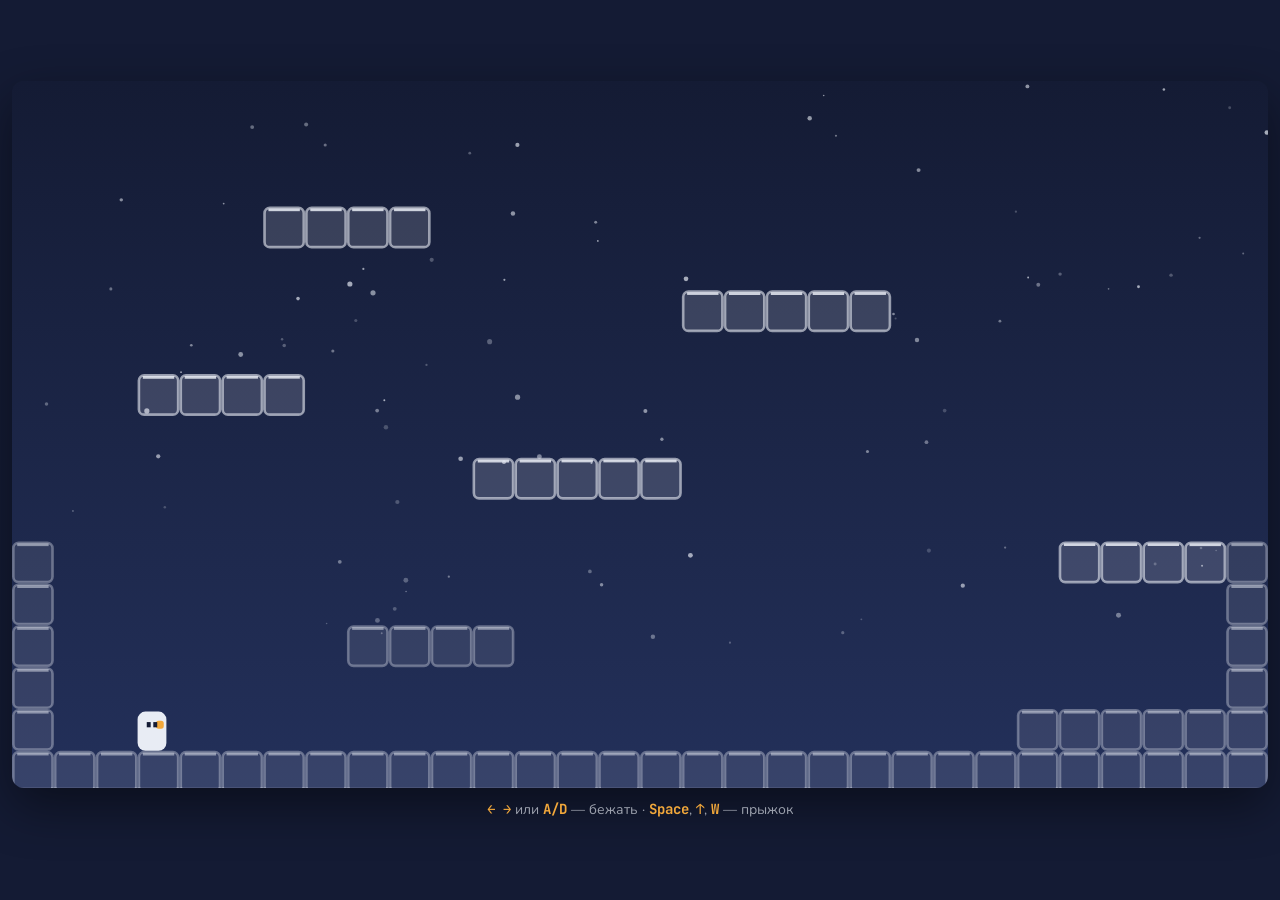
==== index.html @ 585070f3 "Этап 1: каркас игры Игровой цикл с фиксированным шагом 60 Гц и интерполяцией, ввод с клавиатуры, рен" ====
<!doctype html>
<html lang="ru">
  <head>
    <meta charset="utf-8" />
    <meta name="viewport" content="width=device-width, initial-scale=1, viewport-fit=cover" />
    <meta name="color-scheme" content="dark" />
    <meta name="description" content="Ключи знаний — образовательный платформер: беги, прыгай, решай задачи по алгебре, геометрии и физике." />
    <title>Ключи знаний</title>

    <!-- Иконка инлайном: файла нет — нет и запроса за favicon.ico, который иначе
         светится 404-й в консоли на любом статическом хостинге. -->
    <link
      rel="icon"
      href="data:image/svg+xml,%3Csvg%20xmlns='http://www.w3.org/2000/svg'%20viewBox='0%200%2032%2032'%3E%3Crect%20width='32'%20height='32'%20rx='7'%20fill='%23141B34'/%3E%3Cg%20fill='none'%20stroke='%23F2A83B'%20stroke-width='3'%20stroke-linecap='round'%3E%3Ccircle%20cx='12.5'%20cy='12.5'%20r='5'/%3E%3Cpath%20d='M16%2016%20L23.5%2023.5'/%3E%3Cpath%20d='M19%2023%20L21%2021'/%3E%3C/g%3E%3C/svg%3E"
    />

    <!-- Единственная внешняя зависимость. Если CDN недоступен, main.css подставит
         системные шрифты и игра этого даже не заметит. -->
    <link rel="preconnect" href="https://fonts.googleapis.com" />
    <link rel="preconnect" href="https://fonts.gstatic.com" crossorigin />
    <link
      rel="stylesheet"
      href="https://fonts.googleapis.com/css2?family=JetBrains+Mono:wght@400;700&family=Nunito:wght@400;600&family=Rubik:wght@700;900&display=swap"
    />
    <link rel="stylesheet" href="./styles/main.css" />
  </head>
  <body>
    <main class="stage">
      <canvas
        id="game"
        width="960"
        height="540"
        tabindex="0"
        role="application"
        aria-label="Игровое поле: беги стрелками, прыгай пробелом"
      ></canvas>
    </main>

    <p class="controls-hint">
      <b>← →</b> или <b>A/D</b> — бежать · <b>Space</b>, <b>↑</b>, <b>W</b> — прыжок
    </p>

    <script type="module" src="./src/main.js"></script>
  </body>
</html>
---- styles/main.css ----
/* Палитра из раздела 8 ТЗ. Те же значения продублированы в src/engine/constants.js:
   canvas красится через JS, вёрстка — через CSS, но цвет должен быть один. */
:root {
  --sky-deep: #141b34;
  --sky-mid: #23305a;
  --chalk: #e8ecf4;
  --amber: #f2a83b;
  --teal: #3dbfa8;
  --coral: #e5615f;

  /* Системные фолбэки идут следом за загружаемыми шрифтами: если Google Fonts
     не ответил, интерфейс просто выглядит проще, но остаётся читаемым. */
  --font-display: 'Rubik', 'Segoe UI', system-ui, sans-serif;
  --font-text: 'Nunito', 'Segoe UI', system-ui, sans-serif;
  --font-mono: 'JetBrains Mono', ui-monospace, 'Consolas', monospace;
}

* {
  box-sizing: border-box;
}

html,
body {
  height: 100%;
  margin: 0;
}

body {
  display: flex;
  flex-direction: column;
  align-items: center;
  justify-content: center;
  gap: 12px;
  padding: 12px;

  background: var(--sky-deep);
  color: var(--chalk);
  font-family: var(--font-text);

  /* Игра не должна скроллиться, зумиться пальцем и выделяться при свайпе. */
  overflow: hidden;
  overscroll-behavior: none;
  touch-action: none;
  user-select: none;
  -webkit-user-select: none;
  -webkit-tap-highlight-color: transparent;
  -webkit-text-size-adjust: 100%;
}

.stage {
  /* Ширина подобрана так, чтобы 16:9 от неё гарантированно влезли по высоте
     вместе с подсказкой под игрой. Пропорции держит сам canvas (ниже), а не
     aspect-ratio: у него есть свои width/height, и два механизма спорили бы. */
  width: min(100%, (100dvh - 90px) * 16 / 9);
}

#game {
  display: block;
  width: 100%;
  /* height: auto — и canvas сам держит 16:9 по размеру своего буфера. */
  height: auto;
  border-radius: 12px;
  background: var(--sky-deep);
  box-shadow: 0 18px 50px rgb(0 0 0 / 45%);
  touch-action: none;
}

#game:focus-visible {
  outline: 3px solid var(--amber);
  outline-offset: 3px;
}

.controls-hint {
  margin: 0;
  font-size: 14px;
  color: color-mix(in srgb, var(--chalk) 65%, transparent);
  text-align: center;
}

.controls-hint b {
  font-family: var(--font-mono);
  font-weight: 700;
  color: var(--amber);
}

/* Подсказка занимает место, которого на маленьком экране нет. */
@media (max-height: 480px) {
  .controls-hint {
    display: none;
  }

  .stage {
    width: min(100%, 100dvh * 16 / 9);
  }
}

@media (prefers-reduced-motion: reduce) {
  *,
  *::before,
  *::after {
    animation-duration: 0.01ms !important;
    animation-iteration-count: 1 !important;
    transition-duration: 0.01ms !important;
  }
}
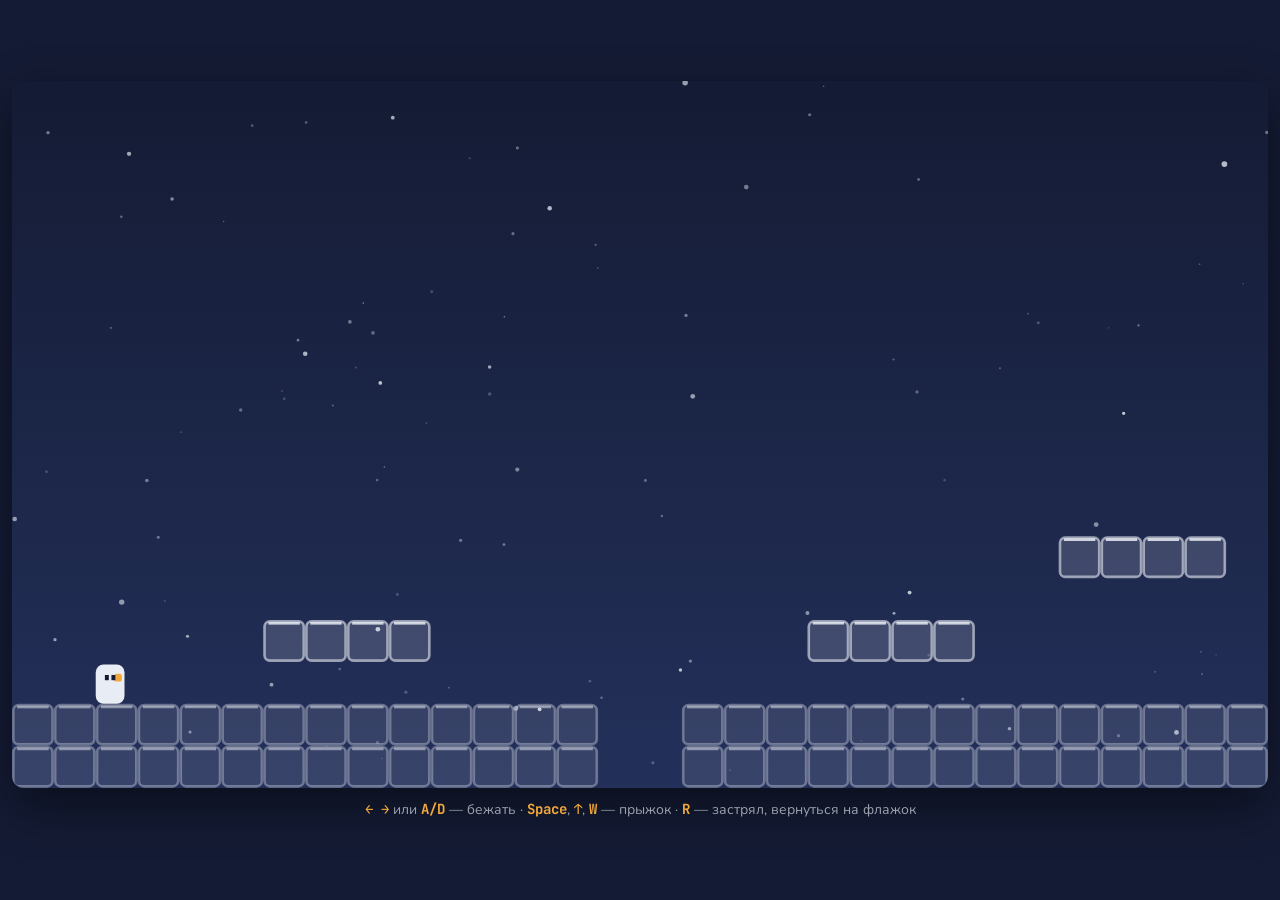
==== commit 9ac84f7b: "Чиню капкан в карте и добавляю возврат на чекпоинт по R Под зигзагом справа лежал пол. Сорвавшись с " ====
--- a/index.html
+++ b/index.html
@@ -37,7 +37,8 @@
     </main>
 
     <p class="controls-hint">
-      <b>← →</b> или <b>A/D</b> — бежать · <b>Space</b>, <b>↑</b>, <b>W</b> — прыжок
+      <b>← →</b> или <b>A/D</b> — бежать · <b>Space</b>, <b>↑</b>, <b>W</b> — прыжок ·
+      <b>R</b> — застрял, вернуться на флажок
     </p>
 
     <script type="module" src="./src/main.js"></script>
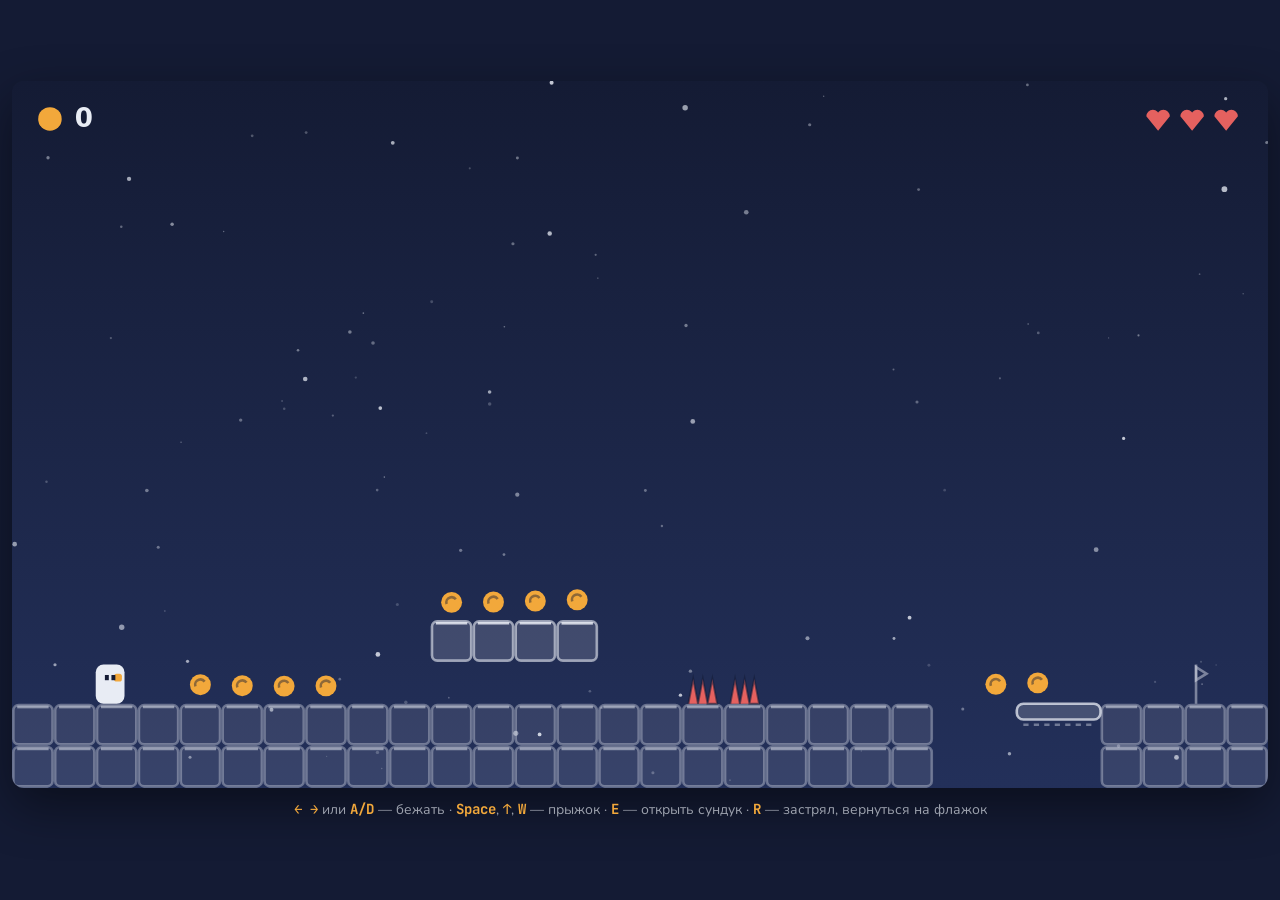
==== commit 90b7d857: "Этап 3: сущности уровня и загрузка из JSON Хардкод-карта заменена на levels/01.json. Разбор в game/l" ====
--- a/index.html
+++ b/index.html
@@ -38,7 +38,7 @@
 
     <p class="controls-hint">
       <b>← →</b> или <b>A/D</b> — бежать · <b>Space</b>, <b>↑</b>, <b>W</b> — прыжок ·
-      <b>R</b> — застрял, вернуться на флажок
+      <b>E</b> — открыть сундук · <b>R</b> — застрял, вернуться на флажок
     </p>
 
     <script type="module" src="./src/main.js"></script>
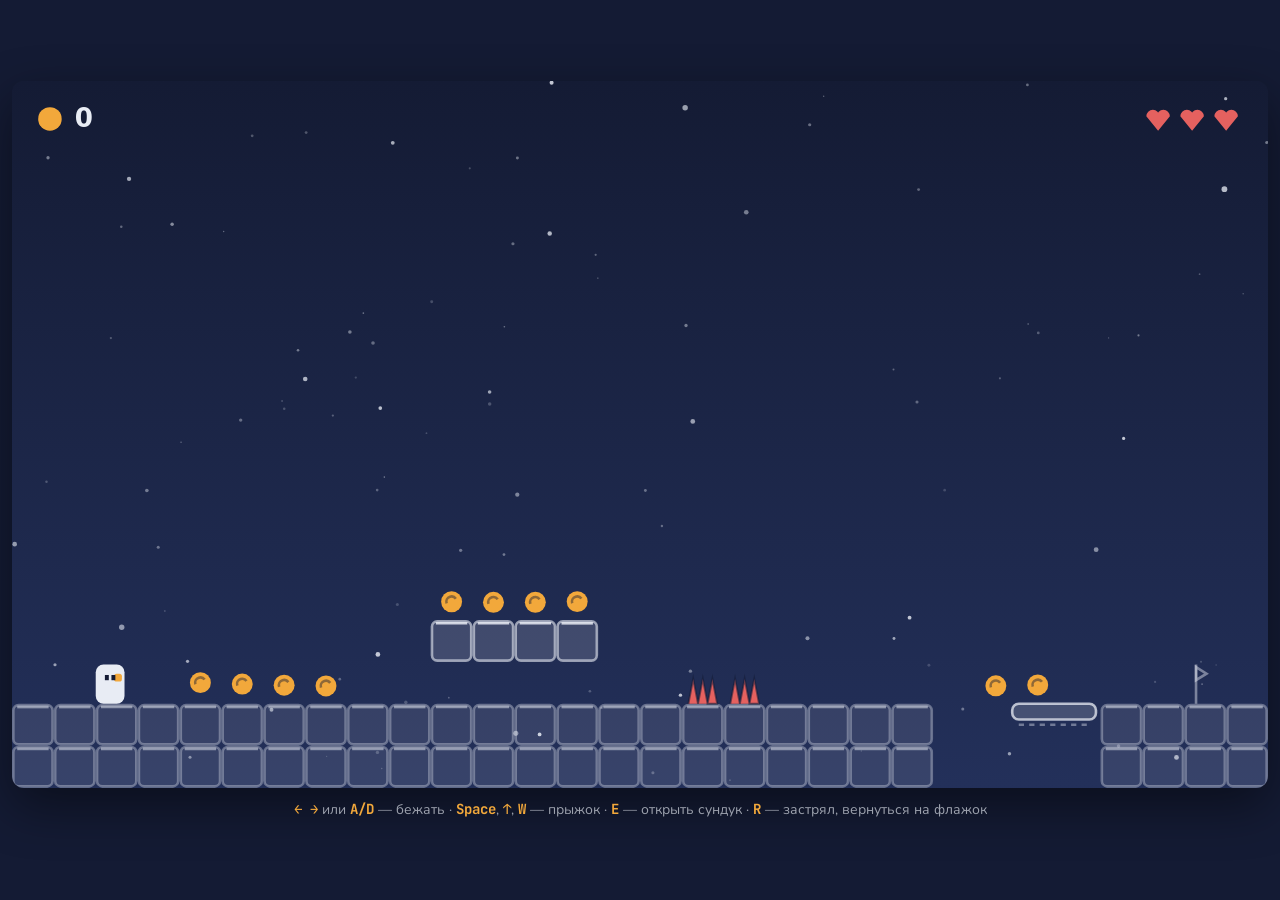
==== commit 404c1161: "Этап 4: движок задач, 15 генераторов и карточка с чертежами Сундук больше не отдаёт ключ даром. task" ====
--- a/index.html
+++ b/index.html
@@ -23,6 +23,7 @@
       href="https://fonts.googleapis.com/css2?family=JetBrains+Mono:wght@400;700&family=Nunito:wght@400;600&family=Rubik:wght@700;900&display=swap"
     />
     <link rel="stylesheet" href="./styles/main.css" />
+    <link rel="stylesheet" href="./styles/task.css" />
   </head>
   <body>
     <main class="stage">
--- a/styles/task.css
+++ b/styles/task.css
@@ -0,0 +1,233 @@
+/* Карточка с задачей и чертежи к ней. Отдельный файл: игровая оболочка и
+   учебная карточка — разные вещи, и в одном файле они уже не помещались. */
+
+/* --- Карточка с задачей --- */
+
+.task {
+  width: min(560px, calc(100vw - 32px));
+  max-height: calc(100dvh - 32px);
+  padding: 0;
+  border: none;
+  border-radius: 18px;
+  background: transparent;
+  color: var(--chalk);
+  overflow: visible;
+}
+
+.task::backdrop {
+  /* Игра остаётся видна, но уходит на второй план: ребёнок помнит, откуда
+     он сюда попал, и что задача — часть той же истории. */
+  background: rgb(10 14 28 / 78%);
+}
+
+.task__card {
+  display: flex;
+  flex-direction: column;
+  gap: 14px;
+  max-height: calc(100dvh - 32px);
+  padding: 26px 28px;
+  overflow-y: auto;
+  border: 2px solid color-mix(in srgb, var(--chalk) 22%, transparent);
+  border-radius: 18px;
+  background: linear-gradient(180deg, var(--sky-mid), var(--sky-deep));
+  box-shadow: 0 30px 70px rgb(0 0 0 / 55%);
+}
+
+.task__title {
+  margin: 0;
+  font-family: var(--font-display);
+  font-size: 15px;
+  font-weight: 700;
+  letter-spacing: 0.08em;
+  text-transform: uppercase;
+  color: var(--amber);
+}
+
+.task__prompt {
+  margin: 0;
+  font-size: 22px;
+  line-height: 1.45;
+  white-space: pre-line;
+}
+
+.task__figure {
+  display: flex;
+  justify-content: center;
+  padding: 6px 0;
+}
+
+.figure {
+  width: 100%;
+  max-width: 300px;
+  height: auto;
+}
+
+.figure__shape {
+  fill: color-mix(in srgb, var(--chalk) 8%, transparent);
+  stroke: var(--chalk);
+  stroke-width: 2;
+  stroke-linejoin: round;
+}
+
+.figure__shape--faint {
+  fill: color-mix(in srgb, var(--chalk) 4%, transparent);
+  stroke-opacity: 0.55;
+}
+
+.figure__dash {
+  stroke: var(--amber);
+  stroke-width: 2;
+  stroke-dasharray: 5 4;
+}
+
+.figure__mark {
+  fill: none;
+  stroke: var(--amber);
+  stroke-width: 1.6;
+}
+
+.figure__dot {
+  fill: var(--amber);
+}
+
+.figure__label {
+  font-family: var(--font-mono);
+  font-size: 14px;
+  fill: var(--chalk);
+}
+
+.figure__label--ask {
+  font-size: 18px;
+  fill: var(--amber);
+}
+
+.task__field {
+  display: flex;
+  align-items: center;
+  gap: 10px;
+  flex-wrap: wrap;
+}
+
+.task__label {
+  font-size: 16px;
+  color: color-mix(in srgb, var(--chalk) 75%, transparent);
+}
+
+.task__input {
+  flex: 1 1 140px;
+  min-width: 0;
+  padding: 12px 14px;
+  border: 2px solid color-mix(in srgb, var(--chalk) 30%, transparent);
+  border-radius: 10px;
+  background: rgb(0 0 0 / 25%);
+  color: var(--chalk);
+  font-family: var(--font-mono);
+  font-size: 22px;
+}
+
+.task__input:focus-visible {
+  outline: 3px solid var(--amber);
+  outline-offset: 2px;
+}
+
+.task__input--shake {
+  animation: task-shake 0.32s ease;
+  border-color: var(--coral);
+}
+
+@keyframes task-shake {
+  0%, 100% { transform: translateX(0); }
+  20% { transform: translateX(-7px); }
+  45% { transform: translateX(6px); }
+  70% { transform: translateX(-3px); }
+}
+
+.task__unit {
+  font-family: var(--font-mono);
+  font-size: 18px;
+  color: var(--amber);
+}
+
+.task__attempts {
+  margin: 0;
+  font-size: 14px;
+  color: color-mix(in srgb, var(--chalk) 60%, transparent);
+}
+
+.task__message {
+  margin: 0;
+  min-height: 1.4em;
+  font-size: 17px;
+}
+
+.task__message--ok {
+  color: var(--teal);
+}
+
+.task__message--warn {
+  color: var(--coral);
+}
+
+.task__note {
+  display: flex;
+  flex-direction: column;
+  gap: 4px;
+  padding: 12px 14px;
+  border-left: 3px solid var(--amber);
+  border-radius: 0 10px 10px 0;
+  background: rgb(0 0 0 / 22%);
+  font-size: 16px;
+  line-height: 1.5;
+}
+
+.task__note b {
+  font-family: var(--font-display);
+  font-size: 13px;
+  letter-spacing: 0.06em;
+  text-transform: uppercase;
+  color: var(--amber);
+}
+
+.task__note--solution {
+  border-left-color: var(--teal);
+  font-family: var(--font-mono);
+}
+
+.task__note--solution b {
+  font-family: var(--font-display);
+  color: var(--teal);
+}
+
+.task__actions {
+  display: flex;
+  gap: 10px;
+  flex-wrap: wrap;
+  margin-top: 4px;
+}
+
+.task__button {
+  padding: 12px 22px;
+  border: 2px solid transparent;
+  border-radius: 10px;
+  font-family: var(--font-display);
+  font-size: 16px;
+  font-weight: 700;
+  cursor: pointer;
+}
+
+.task__button--check {
+  background: var(--amber);
+  color: var(--sky-deep);
+}
+
+.task__button--back {
+  background: transparent;
+  border-color: color-mix(in srgb, var(--chalk) 30%, transparent);
+  color: var(--chalk);
+}
+
+.task__button:focus-visible {
+  outline: 3px solid var(--chalk);
+  outline-offset: 2px;
+}
+
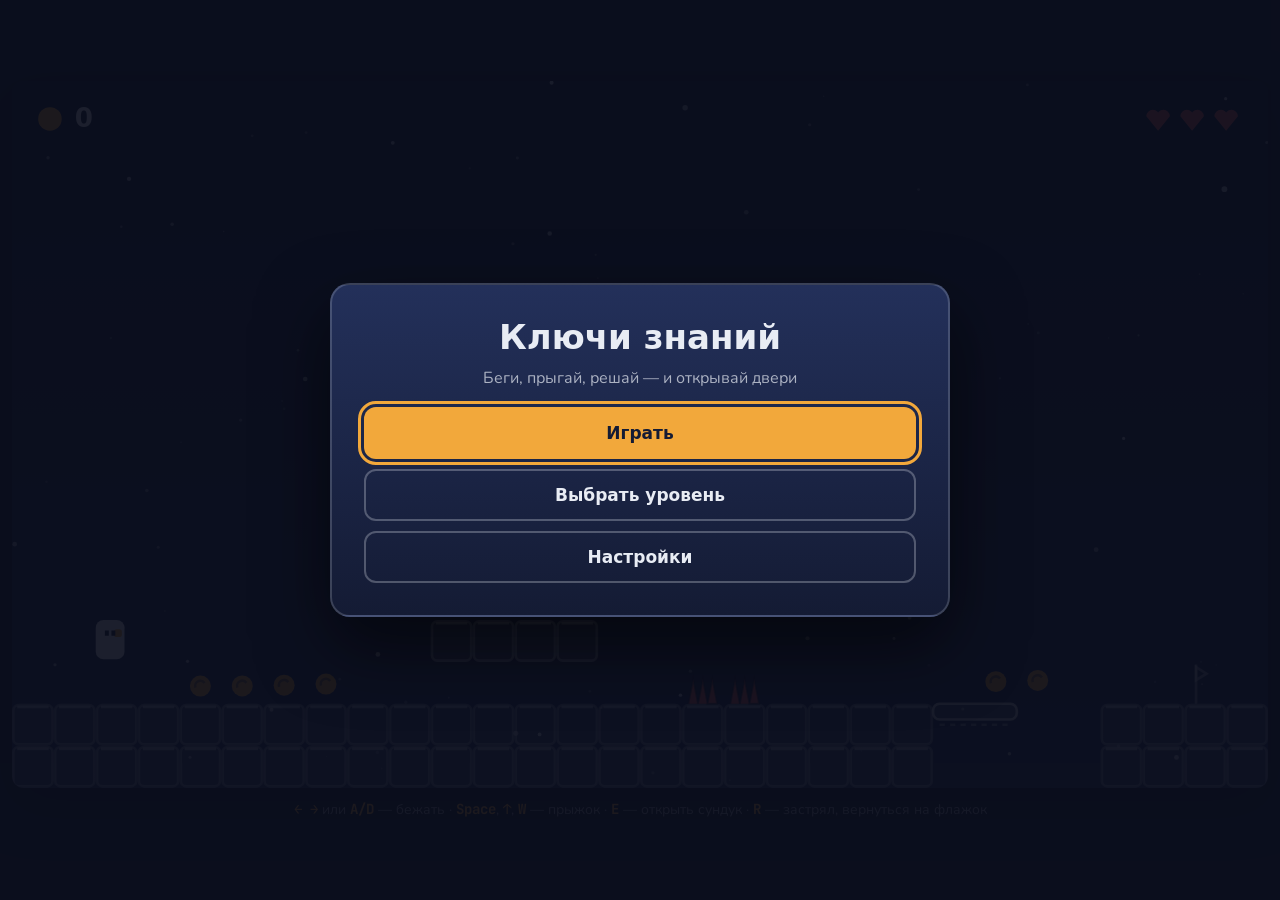
==== commit d7c7a413: "Этап 5: сохранение, меню, выбор уровня, звёзды и настройки save.js держит один ключ keysofknowledge." ====
--- a/index.html
+++ b/index.html
@@ -24,6 +24,7 @@
     />
     <link rel="stylesheet" href="./styles/main.css" />
     <link rel="stylesheet" href="./styles/task.css" />
+    <link rel="stylesheet" href="./styles/screens.css" />
   </head>
   <body>
     <main class="stage">
--- a/styles/screens.css
+++ b/styles/screens.css
@@ -0,0 +1,297 @@
+/* Меню, выбор уровня, настройки, пауза и экран после уровня. Один слой поверх
+   игры с разным содержимым. */
+
+.screen {
+  position: fixed;
+  inset: 0;
+  z-index: 10;
+  display: flex;
+  align-items: center;
+  justify-content: center;
+  padding: 20px;
+  background: rgb(10 14 28 / 92%);
+  overflow-y: auto;
+}
+
+/* Пауза и победа: игра под ними должна оставаться видна — ребёнок помнит,
+   где он остановился. */
+.screen--over {
+  background: rgb(10 14 28 / 72%);
+}
+
+.screen[hidden] {
+  display: none;
+}
+
+.screen__panel {
+  display: flex;
+  flex-direction: column;
+  gap: 18px;
+  width: min(620px, 100%);
+  padding: 32px;
+  border: 2px solid color-mix(in srgb, var(--chalk) 18%, transparent);
+  border-radius: 20px;
+  background: linear-gradient(180deg, var(--sky-mid), var(--sky-deep));
+  box-shadow: 0 30px 70px rgb(0 0 0 / 55%);
+  text-align: center;
+}
+
+.screen__panel--compact {
+  width: min(420px, 100%);
+}
+
+.screen__title {
+  margin: 0;
+  font-family: var(--font-display);
+  font-size: 34px;
+  font-weight: 900;
+  color: var(--chalk);
+}
+
+.screen__subtitle {
+  margin: -8px 0 0;
+  color: color-mix(in srgb, var(--chalk) 70%, transparent);
+}
+
+.screen__actions {
+  display: flex;
+  flex-direction: column;
+  gap: 10px;
+}
+
+.screen__actions--row {
+  flex-direction: row;
+  flex-wrap: wrap;
+  justify-content: center;
+}
+
+.screen__button {
+  padding: 14px 22px;
+  border: 2px solid color-mix(in srgb, var(--chalk) 28%, transparent);
+  border-radius: 12px;
+  background: transparent;
+  color: var(--chalk);
+  font-family: var(--font-display);
+  font-size: 17px;
+  font-weight: 700;
+  cursor: pointer;
+}
+
+.screen__button--primary {
+  border-color: transparent;
+  background: var(--amber);
+  color: var(--sky-deep);
+}
+
+.screen__button--danger {
+  border-color: var(--coral);
+  color: var(--coral);
+}
+
+.screen__button:focus-visible {
+  outline: 3px solid var(--amber);
+  outline-offset: 3px;
+}
+
+.screen__warning {
+  margin: 0;
+  font-size: 14px;
+  color: var(--coral);
+}
+
+/* --- Выбор уровня --- */
+
+.levels {
+  display: grid;
+  grid-template-columns: repeat(auto-fill, minmax(150px, 1fr));
+  gap: 12px;
+}
+
+.level {
+  display: flex;
+  flex-direction: column;
+  gap: 4px;
+  padding: 16px 12px;
+  border: 2px solid color-mix(in srgb, var(--chalk) 22%, transparent);
+  border-radius: 14px;
+  background: rgb(0 0 0 / 20%);
+  color: var(--chalk);
+  font-family: var(--font-text);
+  cursor: pointer;
+  text-align: center;
+}
+
+.level--locked {
+  opacity: 0.45;
+  cursor: not-allowed;
+}
+
+.level--completed {
+  border-color: var(--teal);
+}
+
+.level:not(.level--locked):hover,
+.level:focus-visible {
+  border-color: var(--amber);
+  outline: none;
+}
+
+.level__id {
+  font-family: var(--font-display);
+  font-size: 26px;
+  font-weight: 900;
+  color: var(--amber);
+}
+
+.level__title {
+  font-size: 15px;
+}
+
+.level__stars {
+  font-size: 18px;
+  color: var(--amber);
+  letter-spacing: 2px;
+}
+
+.level__meta {
+  font-size: 13px;
+  color: color-mix(in srgb, var(--chalk) 60%, transparent);
+}
+
+/* --- Настройки --- */
+
+.settings {
+  display: flex;
+  flex-direction: column;
+  gap: 6px;
+}
+
+.switch {
+  display: flex;
+  align-items: center;
+  gap: 12px;
+  padding: 12px 14px;
+  border-radius: 12px;
+  background: rgb(0 0 0 / 20%);
+  cursor: pointer;
+  text-align: left;
+}
+
+.switch__input {
+  position: absolute;
+  width: 1px;
+  height: 1px;
+  opacity: 0;
+}
+
+.switch__box {
+  flex: 0 0 auto;
+  width: 46px;
+  height: 26px;
+  border: 2px solid color-mix(in srgb, var(--chalk) 35%, transparent);
+  border-radius: 999px;
+  background: rgb(0 0 0 / 30%);
+  transition: background 0.15s ease, border-color 0.15s ease;
+}
+
+.switch__box::after {
+  content: '';
+  display: block;
+  width: 16px;
+  height: 16px;
+  margin: 3px;
+  border-radius: 50%;
+  background: var(--chalk);
+  transition: transform 0.15s ease;
+}
+
+.switch__input:checked + .switch__box {
+  border-color: var(--teal);
+  background: color-mix(in srgb, var(--teal) 35%, transparent);
+}
+
+.switch__input:checked + .switch__box::after {
+  transform: translateX(20px);
+}
+
+.switch__input:focus-visible + .switch__box {
+  outline: 3px solid var(--amber);
+  outline-offset: 2px;
+}
+
+.switch__label {
+  font-size: 17px;
+}
+
+.confirm {
+  display: flex;
+  flex-direction: column;
+  gap: 14px;
+}
+
+.confirm__text {
+  margin: 0;
+  font-size: 17px;
+}
+
+/* --- Экран после уровня --- */
+
+.complete__stars {
+  font-size: 44px;
+  letter-spacing: 6px;
+  color: var(--amber);
+}
+
+.earned-list {
+  display: flex;
+  flex-direction: column;
+  gap: 8px;
+  margin: 0;
+  padding: 0;
+  list-style: none;
+  text-align: left;
+}
+
+.earned {
+  display: flex;
+  align-items: center;
+  gap: 10px;
+  font-size: 15px;
+}
+
+.earned__mark {
+  font-size: 20px;
+}
+
+.earned--yes {
+  color: var(--chalk);
+}
+
+.earned--yes .earned__mark {
+  color: var(--amber);
+}
+
+.earned--no {
+  color: color-mix(in srgb, var(--chalk) 45%, transparent);
+}
+
+.complete__facts {
+  display: grid;
+  grid-template-columns: auto auto;
+  gap: 4px 18px;
+  justify-content: center;
+  margin: 0;
+  font-size: 16px;
+}
+
+.complete__facts dt {
+  color: color-mix(in srgb, var(--chalk) 65%, transparent);
+  text-align: right;
+}
+
+.complete__facts dd {
+  margin: 0;
+  font-family: var(--font-mono);
+  color: var(--amber);
+  text-align: left;
+}
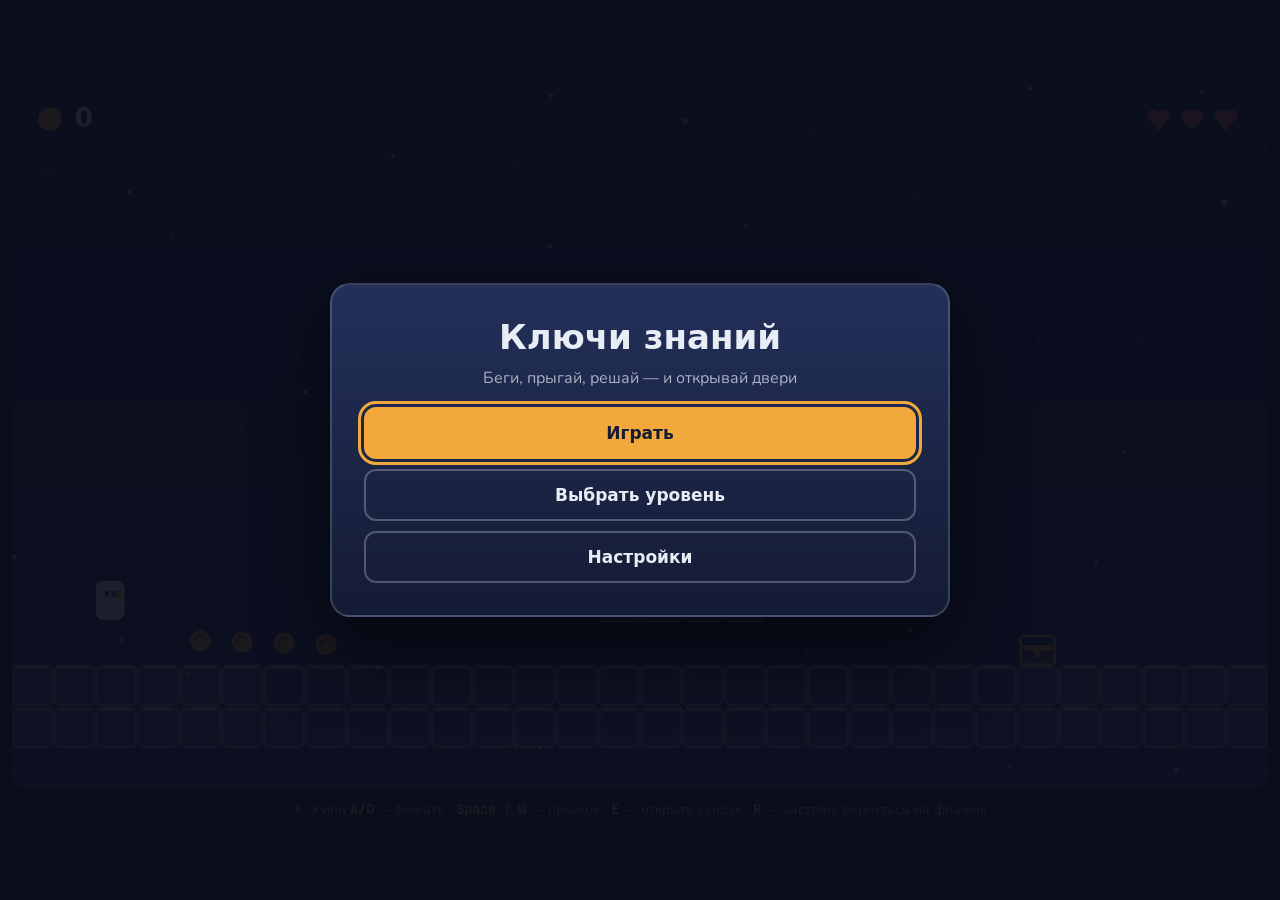
==== commit 4cbfcd21: "Этап 7: звук, экранное управление, деплой Звук целиком синтезируется на WebAudio — ни одного файла а" ====
--- a/index.html
+++ b/index.html
@@ -25,6 +25,7 @@
     <link rel="stylesheet" href="./styles/main.css" />
     <link rel="stylesheet" href="./styles/task.css" />
     <link rel="stylesheet" href="./styles/screens.css" />
+    <link rel="stylesheet" href="./styles/touch.css" />
   </head>
   <body>
     <main class="stage">
--- a/styles/touch.css
+++ b/styles/touch.css
@@ -0,0 +1,81 @@
+/* Экранное управление. Кнопки крупные и полупрозрачные: попасть пальцем на
+   бегу важнее, чем не закрыть кусок картинки. */
+
+.touch {
+  position: fixed;
+  inset: auto 0 0 0;
+  z-index: 5;
+  display: flex;
+  justify-content: space-between;
+  padding: 16px 18px calc(18px + env(safe-area-inset-bottom));
+  pointer-events: none;
+}
+
+.touch[hidden] {
+  display: none;
+}
+
+.touch__cluster {
+  display: flex;
+  gap: 14px;
+  pointer-events: auto;
+}
+
+.touch__key {
+  /* ТЗ требует не меньше 64×64. Берём с запасом: на бегу палец промахивается. */
+  width: 76px;
+  height: 76px;
+  border: 2px solid color-mix(in srgb, var(--chalk) 40%, transparent);
+  border-radius: 50%;
+  background: rgb(20 27 52 / 55%);
+  color: var(--chalk);
+  font-size: 28px;
+  line-height: 1;
+  touch-action: none;
+  -webkit-user-select: none;
+  user-select: none;
+}
+
+.touch__key--jump {
+  width: 92px;
+  height: 92px;
+  border-color: var(--amber);
+  color: var(--amber);
+}
+
+.touch__key--interact {
+  font-family: var(--font-display);
+  font-weight: 700;
+  border-color: var(--teal);
+  color: var(--teal);
+}
+
+.touch__key--down {
+  background: rgb(232 236 244 / 28%);
+}
+
+.touch__pause {
+  position: fixed;
+  top: calc(12px + env(safe-area-inset-top));
+  right: 14px;
+  z-index: 6;
+  width: 48px;
+  height: 48px;
+  border: 2px solid color-mix(in srgb, var(--chalk) 35%, transparent);
+  border-radius: 12px;
+  background: rgb(20 27 52 / 60%);
+  color: var(--chalk);
+  font-size: 20px;
+  line-height: 1;
+  cursor: pointer;
+}
+
+.touch__pause[hidden] {
+  display: none;
+}
+
+.touch__key:focus-visible,
+.touch__pause:focus-visible {
+  outline: 3px solid var(--amber);
+  outline-offset: 3px;
+}
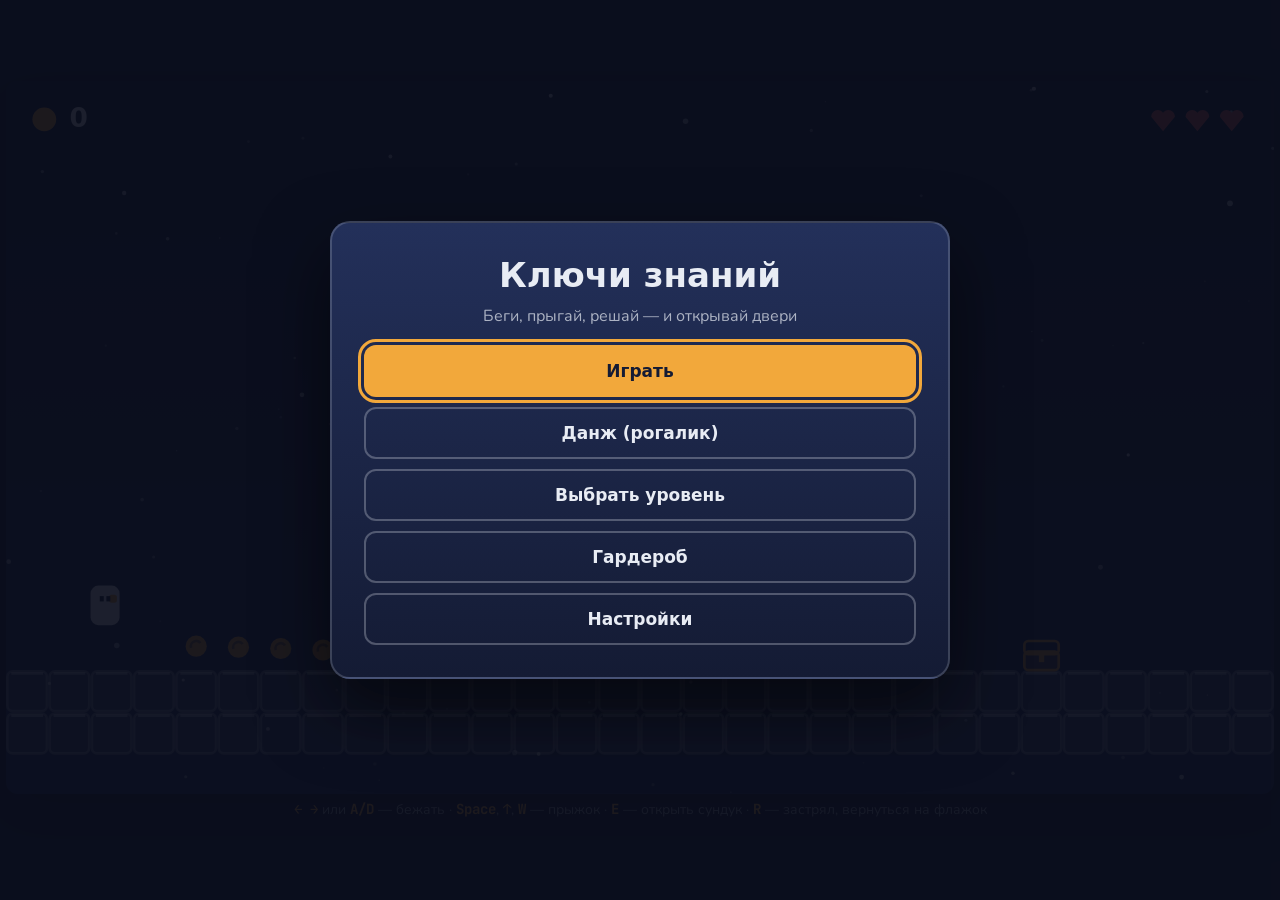
==== commit 66f27562: "Предметы: алгебра+геометрия → «математика», аудитория 1–5 классов - Новый src/tasks/math.js (11 гене" ====
--- a/index.html
+++ b/index.html
@@ -4,7 +4,7 @@
     <meta charset="utf-8" />
     <meta name="viewport" content="width=device-width, initial-scale=1, viewport-fit=cover" />
     <meta name="color-scheme" content="dark" />
-    <meta name="description" content="Ключи знаний — образовательный платформер: беги, прыгай, решай задачи по алгебре, геометрии и физике." />
+    <meta name="description" content="Ключи знаний — образовательный платформер: беги, прыгай, решай задачи по математике и физике." />
     <title>Ключи знаний</title>
 
     <!-- Иконка инлайном: файла нет — нет и запроса за favicon.ico, который иначе
--- a/styles/main.css
+++ b/styles/main.css
@@ -30,8 +30,8 @@
   flex-direction: column;
   align-items: center;
   justify-content: center;
-  gap: 12px;
-  padding: 12px;
+  gap: 6px;
+  padding: 6px;
 
   background: var(--sky-deep);
   color: var(--chalk);
@@ -51,7 +51,7 @@
   /* Ширина подобрана так, чтобы 16:9 от неё гарантированно влезли по высоте
      вместе с подсказкой под игрой. Пропорции держит сам canvas (ниже), а не
      aspect-ratio: у него есть свои width/height, и два механизма спорили бы. */
-  width: min(100%, (100dvh - 90px) * 16 / 9);
+  width: min(100%, (100dvh - 44px) * 16 / 9);
 }
 
 #game {
--- a/styles/task.css
+++ b/styles/task.css
@@ -168,6 +168,13 @@
   color: var(--coral);
 }
 
+/* Класс .task__note задаёт display:flex и по специфичности равен голому [hidden]
+   из UA-стиля, а авторское правило бьёт браузерное — поэтому hidden сам по себе
+   заметку не прятал, и подсказка от прошлой задачи оставалась висеть. */
+.task__note[hidden] {
+  display: none;
+}
+
 .task__note {
   display: flex;
   flex-direction: column;
--- a/styles/screens.css
+++ b/styles/screens.css
@@ -234,6 +234,136 @@
   font-size: 17px;
 }
 
+/* Кнопка возврата в редактор — только в тест-режиме карты. */
+.editor-back {
+  position: fixed;
+  top: calc(12px + env(safe-area-inset-top));
+  left: 50%;
+  transform: translateX(-50%);
+  z-index: 20;
+  padding: 8px 14px;
+  border: 2px solid var(--teal);
+  border-radius: 10px;
+  background: rgb(20 27 52 / 85%);
+  color: var(--teal);
+  font-family: var(--font-display);
+  font-weight: 700;
+  font-size: 14px;
+  cursor: pointer;
+}
+
+.editor-back:focus-visible {
+  outline: 3px solid var(--amber);
+  outline-offset: 2px;
+}
+
+/* --- Гардероб --- */
+
+.wardrobe__wallet {
+  font-family: var(--font-display);
+  font-size: 20px;
+  font-weight: 900;
+  color: var(--amber);
+}
+
+.wardrobe__preview {
+  align-self: center;
+}
+
+.wardrobe__hint {
+  margin: 0;
+  font-size: 13px;
+  color: color-mix(in srgb, var(--chalk) 55%, transparent);
+}
+
+.wardrobe {
+  display: flex;
+  flex-direction: column;
+  gap: 16px;
+  text-align: left;
+}
+
+.wardrobe__cat {
+  margin: 0 0 8px;
+  font-family: var(--font-display);
+  font-size: 15px;
+  color: color-mix(in srgb, var(--chalk) 75%, transparent);
+}
+
+.wardrobe__grid {
+  display: grid;
+  grid-template-columns: repeat(auto-fill, minmax(92px, 1fr));
+  gap: 8px;
+}
+
+.wardrobe__item {
+  display: flex;
+  flex-direction: column;
+  align-items: center;
+  gap: 5px;
+  padding: 8px 6px;
+  border: 2px solid color-mix(in srgb, var(--chalk) 18%, transparent);
+  border-radius: 12px;
+  background: rgb(0 0 0 / 20%);
+}
+
+.wardrobe__item--on {
+  border-color: var(--teal);
+}
+
+.wardrobe__name {
+  font-size: 12px;
+  color: var(--chalk);
+  text-align: center;
+}
+
+.wardrobe__act {
+  padding: 5px 8px;
+  border: 1px solid color-mix(in srgb, var(--chalk) 30%, transparent);
+  border-radius: 8px;
+  background: transparent;
+  color: var(--chalk);
+  font-family: var(--font-text);
+  font-size: 12px;
+  font-weight: 600;
+  cursor: pointer;
+}
+
+.wardrobe__act--buy {
+  border-color: transparent;
+  background: var(--amber);
+  color: var(--sky-deep);
+}
+
+.wardrobe__act:focus-visible {
+  outline: 3px solid var(--amber);
+  outline-offset: 2px;
+}
+
+.wardrobe__badge {
+  font-size: 12px;
+  font-weight: 700;
+  color: var(--teal);
+}
+
+.wardrobe__price {
+  font-size: 12px;
+  color: color-mix(in srgb, var(--coral) 80%, transparent);
+}
+
+/* Карточка улучшения в хабе данжа: описание и уровень под названием. */
+.hub__desc {
+  font-size: 11px;
+  color: color-mix(in srgb, var(--chalk) 70%, transparent);
+  text-align: center;
+}
+
+.hub__level {
+  font-size: 11px;
+  font-weight: 700;
+  color: var(--amber);
+}
+
 /* --- Экран после уровня --- */
 
 .complete__stars {
--- a/styles/touch.css
+++ b/styles/touch.css
@@ -74,8 +74,31 @@
   display: none;
 }
 
+/* Кнопка «застрял» — зеркало паузы в левом верхнем углу, в цвет опасности:
+   действие редкое, но когда нужно — видно сразу. */
+.touch__respawn {
+  position: fixed;
+  top: calc(12px + env(safe-area-inset-top));
+  left: calc(14px + env(safe-area-inset-left));
+  z-index: 6;
+  width: 48px;
+  height: 48px;
+  border: 2px solid color-mix(in srgb, var(--coral) 55%, transparent);
+  border-radius: 12px;
+  background: rgb(20 27 52 / 60%);
+  color: var(--coral);
+  font-size: 24px;
+  line-height: 1;
+  cursor: pointer;
+}
+
+.touch__respawn[hidden] {
+  display: none;
+}
+
 .touch__key:focus-visible,
-.touch__pause:focus-visible {
+.touch__pause:focus-visible,
+.touch__respawn:focus-visible {
   outline: 3px solid var(--amber);
   outline-offset: 3px;
 }
